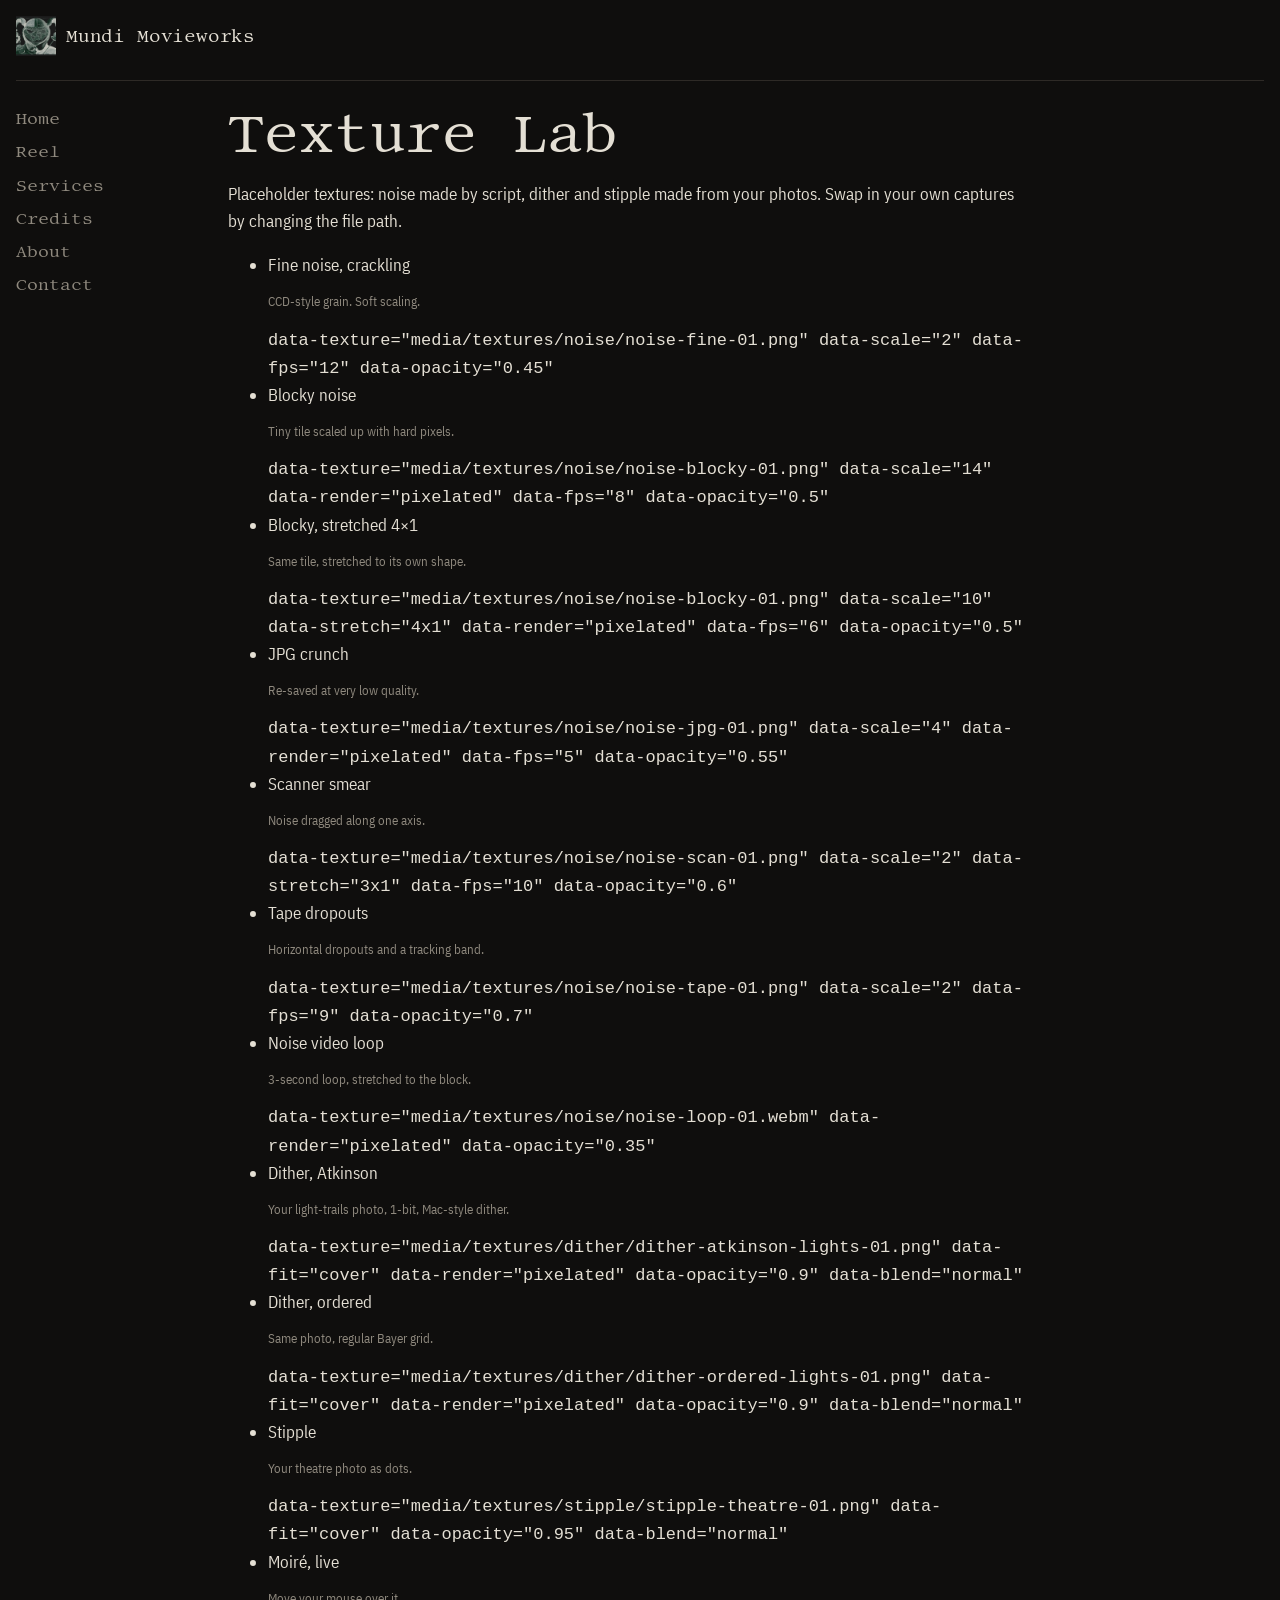
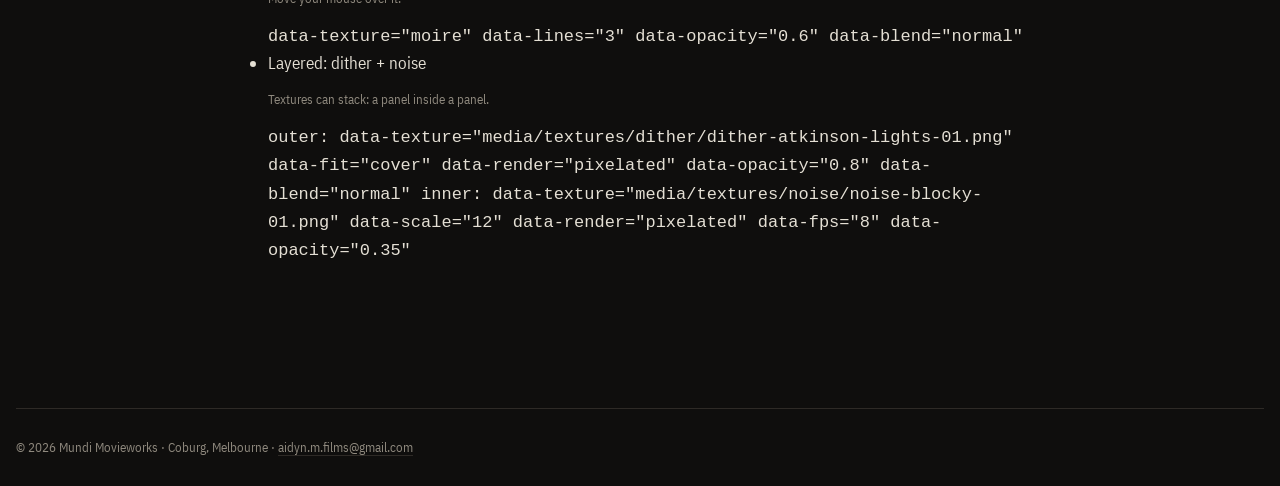
==== lab.html @ 6c175043 "Texture lab page and README" ====
<!DOCTYPE html>
<!-- TEXTURE LAB: a test page for the texture packs. Not in the menu.
     Copy any panel's data-... settings onto a block on a real page. -->
<html lang="en">
<head>
  <meta charset="utf-8">
  <meta name="viewport" content="width=device-width, initial-scale=1.0">
  <title>Texture Lab — Mundi Movieworks</title>
  <meta name="robots" content="noindex">
  <link rel="stylesheet" href="css/base.css">
  <link rel="stylesheet" href="css/theme.css">
</head>
<body data-page="lab">
  <div class="site">
    <header class="site-header" id="site-header"></header>
    <nav class="site-nav" id="site-nav" aria-label="Main menu"></nav>

    <main class="site-main">
      <h1 class="page-title">Texture Lab</h1>
      <p>Placeholder textures: noise made by script, dither and stipple made from your photos. Swap in your own captures by changing the file path.</p>

      <section class="block">
        <ul class="lab">
          <li>
            <div class="lab-panel" data-texture="media/textures/noise/noise-fine-01.png" data-scale="2" data-fps="12" data-opacity="0.45"><span>Fine noise, crackling</span></div>
            <p class="note">CCD-style grain. Soft scaling.</p>
            <code>data-texture="media/textures/noise/noise-fine-01.png" data-scale="2" data-fps="12" data-opacity="0.45"</code>
          </li>
          <li>
            <div class="lab-panel" data-texture="media/textures/noise/noise-blocky-01.png" data-scale="14" data-render="pixelated" data-fps="8" data-opacity="0.5"><span>Blocky noise</span></div>
            <p class="note">Tiny tile scaled up with hard pixels.</p>
            <code>data-texture="media/textures/noise/noise-blocky-01.png" data-scale="14" data-render="pixelated" data-fps="8" data-opacity="0.5"</code>
          </li>
          <li>
            <div class="lab-panel" data-texture="media/textures/noise/noise-blocky-01.png" data-scale="10" data-stretch="4x1" data-render="pixelated" data-fps="6" data-opacity="0.5"><span>Blocky, stretched 4×1</span></div>
            <p class="note">Same tile, stretched to its own shape.</p>
            <code>data-texture="media/textures/noise/noise-blocky-01.png" data-scale="10" data-stretch="4x1" data-render="pixelated" data-fps="6" data-opacity="0.5"</code>
          </li>
          <li>
            <div class="lab-panel" data-texture="media/textures/noise/noise-jpg-01.png" data-scale="4" data-render="pixelated" data-fps="5" data-opacity="0.55"><span>JPG crunch</span></div>
            <p class="note">Re-saved at very low quality.</p>
            <code>data-texture="media/textures/noise/noise-jpg-01.png" data-scale="4" data-render="pixelated" data-fps="5" data-opacity="0.55"</code>
          </li>
          <li>
            <div class="lab-panel" data-texture="media/textures/noise/noise-scan-01.png" data-scale="2" data-stretch="3x1" data-fps="10" data-opacity="0.6"><span>Scanner smear</span></div>
            <p class="note">Noise dragged along one axis.</p>
            <code>data-texture="media/textures/noise/noise-scan-01.png" data-scale="2" data-stretch="3x1" data-fps="10" data-opacity="0.6"</code>
          </li>
          <li>
            <div class="lab-panel" data-texture="media/textures/noise/noise-tape-01.png" data-scale="2" data-fps="9" data-opacity="0.7"><span>Tape dropouts</span></div>
            <p class="note">Horizontal dropouts and a tracking band.</p>
            <code>data-texture="media/textures/noise/noise-tape-01.png" data-scale="2" data-fps="9" data-opacity="0.7"</code>
          </li>
          <li>
            <div class="lab-panel" data-texture="media/textures/noise/noise-loop-01.webm" data-render="pixelated" data-opacity="0.35"><span>Noise video loop</span></div>
            <p class="note">3-second loop, stretched to the block.</p>
            <code>data-texture="media/textures/noise/noise-loop-01.webm" data-render="pixelated" data-opacity="0.35"</code>
          </li>
          <li>
            <div class="lab-panel" data-texture="media/textures/dither/dither-atkinson-lights-01.png" data-fit="cover" data-render="pixelated" data-opacity="0.9" data-blend="normal"><span>Dither, Atkinson</span></div>
            <p class="note">Your light-trails photo, 1-bit, Mac-style dither.</p>
            <code>data-texture="media/textures/dither/dither-atkinson-lights-01.png" data-fit="cover" data-render="pixelated" data-opacity="0.9" data-blend="normal"</code>
          </li>
          <li>
            <div class="lab-panel" data-texture="media/textures/dither/dither-ordered-lights-01.png" data-fit="cover" data-render="pixelated" data-opacity="0.9" data-blend="normal"><span>Dither, ordered</span></div>
            <p class="note">Same photo, regular Bayer grid.</p>
            <code>data-texture="media/textures/dither/dither-ordered-lights-01.png" data-fit="cover" data-render="pixelated" data-opacity="0.9" data-blend="normal"</code>
          </li>
          <li>
            <div class="lab-panel" data-texture="media/textures/stipple/stipple-theatre-01.png" data-fit="cover" data-opacity="0.95" data-blend="normal"><span>Stipple</span></div>
            <p class="note">Your theatre photo as dots.</p>
            <code>data-texture="media/textures/stipple/stipple-theatre-01.png" data-fit="cover" data-opacity="0.95" data-blend="normal"</code>
          </li>
          <li>
            <div class="lab-panel" data-texture="moire" data-lines="3" data-opacity="0.6" data-blend="normal"><span>Moiré, live</span></div>
            <p class="note">Move your mouse over it.</p>
            <code>data-texture="moire" data-lines="3" data-opacity="0.6" data-blend="normal"</code>
          </li>
          <li>
            <div class="lab-panel" data-texture="media/textures/dither/dither-atkinson-lights-01.png" data-fit="cover" data-render="pixelated" data-opacity="0.8" data-blend="normal"><div class="lab-panel" style="border:0;width:100%;height:100%" data-texture="media/textures/noise/noise-blocky-01.png" data-scale="12" data-render="pixelated" data-fps="8" data-opacity="0.35"><span>Layered: dither + noise</span></div></div>
            <p class="note">Textures can stack: a panel inside a panel.</p>
            <code>outer: data-texture="media/textures/dither/dither-atkinson-lights-01.png" data-fit="cover" data-render="pixelated" data-opacity="0.8" data-blend="normal"
inner: data-texture="media/textures/noise/noise-blocky-01.png" data-scale="12" data-render="pixelated" data-fps="8" data-opacity="0.35"</code>
          </li>
        </ul>
      </section>
    </main>

    <aside class="site-margin" aria-label="Notes"></aside>
    <footer class="site-footer" id="site-footer"></footer>
  </div>

  <script src="js/site.js"></script>
  <script src="js/textures.js"></script>
</body>
</html>
---- css/base.css ----
/* =========================================================
   base.css — LAYOUT ONLY (the bones).
   Wireframe look on purpose: grey boxes and outlines.
   Colours, fonts and decoration go in theme.css later.
   ========================================================= */

* { box-sizing: border-box; }
body { margin: 0; font-family: system-ui, sans-serif; line-height: 1.5; background: #fff; color: #111; }
img, video, iframe { max-width: 100%; display: block; }

/* ---------- 1. INTRO (home page only) ---------- */
.intro {
  min-height: 100vh;
  display: grid; place-content: center; gap: 16px;
  text-align: center;
  border-bottom: 1px dashed #999;
}
.intro-mark { width: 160px; height: 160px; margin: 0 auto; border: 1px solid #999; display: grid; place-items: center; }
.intro-title { margin: 0; font-size: clamp(2rem, 7vw, 5rem); }

/* ---------- 2. PAGE GRID ----------
   [ header  header  header ]
   [ menu    main    margin ]
   [ footer  footer  footer ]                                  */
.site {
  display: grid;
  grid-template-columns: 180px minmax(0, 1fr) 200px;
  grid-template-areas:
    "header header header"
    "nav    main   margin"
    "footer footer footer";
  gap: 0 32px;
  max-width: 1280px;
  margin: 0 auto;
  padding: 0 16px;
}
.site-header { grid-area: header; padding: 16px 0; border-bottom: 1px solid #999; }
.site-nav    { grid-area: nav;    padding: 24px 0; }
.site-main   { grid-area: main;   padding: 24px 0 80px; min-width: 0; }
.site-margin { grid-area: margin; padding: 24px 0; }
.site-footer { grid-area: footer; padding: 16px 0 40px; border-top: 1px solid #999; font-size: .85rem; }

/* Menu sticks while you scroll */
.site-nav ul { list-style: none; margin: 0; padding: 0; position: sticky; top: 16px; display: grid; gap: 6px; }
.site-nav a[aria-current="page"] { font-weight: 700; }

/* ---------- 3. BUILDING BLOCKS ---------- */

/* Any section of content */
.block { margin-bottom: 64px; }
.block-title, .page-title { margin: 0 0 16px; }

/* Log entry: date on the left, text on the right */
.log-entry {
  display: grid; grid-template-columns: 100px minmax(0, 1fr); gap: 0 16px;
  padding: 12px 0; border-top: 1px dashed #bbb;
}
.log-entry time { grid-row: span 2; font-variant-numeric: tabular-nums; }
.log-entry h3, .log-entry p { margin: 0; }

/* Scene: layers stacked on top of each other in one 16:9 frame */
.scene { margin: 0 0 32px; aspect-ratio: 16 / 9; max-width: 100%; position: relative; border: 1px solid #999; background: #eee; }
.layer {
  position: absolute; inset: 0;
  width: 100%; height: 100%; object-fit: cover;
  display: grid; place-items: center;
  font-size: .75rem; letter-spacing: .1em; color: #666;
}
/* placeholder labels sit at different heights so you can see the stack */
.layer[data-layer="background"] { align-items: start;  padding-top: 12px; }
.layer[data-layer="midground"]  { align-items: center; }
.layer[data-layer="foreground"] { align-items: end;    padding-bottom: 32px; }
.scene figcaption { position: absolute; left: 0; bottom: -24px; font-size: .75rem; color: #666; }

/* Reel player: one embedded video */
.player { aspect-ratio: 16 / 9; max-width: 100%; border: 1px solid #999; background: #eee; display: grid; place-items: center; position: relative; }
.player iframe { position: absolute; inset: 0; width: 100%; height: 100%; border: 0; }

/* Works: grid of "folders" */
.works { list-style: none; margin: 0; padding: 0; display: grid; grid-template-columns: repeat(auto-fill, minmax(150px, 1fr)); gap: 16px; }
.work a { display: grid; gap: 6px; text-decoration: none; color: inherit; }
.work-thumb { aspect-ratio: 4 / 3; border: 1px solid #999; background: #eee; display: grid; place-items: center; font-size: .75rem; color: #666; }

/* Credits */
.credits { list-style: none; margin: 0; padding: 0; }
.credit { display: grid; grid-template-columns: minmax(0, 1fr) auto; gap: 16px; padding: 10px 0; border-top: 1px dashed #bbb; }
.credit small { display: block; color: #666; }

/* Services */
.services { list-style: none; margin: 0; padding: 0; display: grid; gap: 16px; }
.service { padding: 12px 0; border-top: 1px dashed #bbb; }
.service h3, .service p { margin: 0; }

/* About: photo + text */
.profile { display: grid; grid-template-columns: minmax(140px, 35%) minmax(0, 1fr); gap: 24px; align-items: start; }
.photo { aspect-ratio: 4 / 5; border: 1px solid #999; background: #eee; display: grid; place-items: center; font-size: .75rem; color: #666; }

/* Margin bits */
.glyph { aspect-ratio: 1; border: 1px dashed #999; display: grid; place-items: center; font-size: .75rem; color: #666; margin-bottom: 16px; }
.note { font-size: .8rem; color: #666; }

/* ASCII art: keeps spacing exact */
.ascii { font-family: ui-monospace, monospace; white-space: pre; line-height: 1.1; overflow-x: auto; }

/* Images that replace placeholders */
.site-logo { display: inline-flex; align-items: center; gap: 10px; }
.site-logo-mark { width: 40px; height: 40px; object-fit: cover; }
img.intro-mark { object-fit: cover; padding: 0; }
img.photo { width: 100%; height: auto; object-fit: cover; }
.reel-video { position: absolute; inset: 0; width: 100%; height: 100%; background: #000; }

/* ---------- 4. PHONES: everything stacks into one column ---------- */
@media (max-width: 800px) {
  .site {
    grid-template-columns: minmax(0, 1fr);
    grid-template-areas: "header" "nav" "main" "footer";
  }
  .site-margin { display: none; }
  .site-nav ul { position: static; display: flex; flex-wrap: wrap; gap: 6px 16px; }
  .profile { grid-template-columns: 1fr; }
  .log-entry { grid-template-columns: 1fr; }
  .log-entry time { grid-row: auto; }
}
---- css/theme.css ----
/* =========================================================
   theme.css — THE LOOK. Dark mode.
   Layout lives in base.css; this file only changes how it looks.
   Change the tokens in section 1 to restyle the whole site.
   ========================================================= */

/* Fonts from Google Fonts.
   Libertinus Serif is included because Libertinus Mono has no IPA
   characters — it quietly fills in ʃ ə ɹ etc. in phonemic text. */
@import url("https://fonts.googleapis.com/css2?family=Libertinus+Mono&family=Libertinus+Serif:ital@0;1&family=IBM+Plex+Sans+Condensed:ital,wght@0,400;0,500;0,600;1,400&display=swap");

/* ---------- 1. TOKENS ---------- */
:root {
  color-scheme: dark;

  /* Colour */
  --bg:         #0f0e0d;  /* soot: page background */
  --bg-raised:  #181614;  /* panels, video frames, placeholders */
  --text:       #e4dfd4;  /* bone: main text */
  --muted:      #8f897e;  /* dates, captions, notes */
  --line:       #2e2a26;  /* borders */
  --line-faint: #221f1c;  /* dividers between list items */
  --accent:     #b5573c;  /* rubric red — like red ink in manuscripts. Use rarely. */

  /* Type */
  --font-display:  "Libertinus Mono", "Libertinus Serif", ui-monospace, monospace;
  --font-body:     "IBM Plex Sans Condensed", "Arial Narrow", sans-serif;
  --font-phonemic: "Libertinus Serif", Georgia, serif;

  /* Type sizes (one scale, used everywhere) */
  --size-small: .8125rem;
  --size-body:  1.0625rem;
  --size-h3:    1.25rem;
  --size-h2:    1.75rem;
  --size-h1:    clamp(2.25rem, 5vw, 3.5rem);
}

/* ---------- 2. PAGE ---------- */
body {
  background: var(--bg);
  color: var(--text);
  font-family: var(--font-body);
  font-size: var(--size-body);
  line-height: 1.6;
}
::selection { background: var(--accent); color: var(--bg); }
:focus-visible { outline: 1px solid var(--accent); outline-offset: 3px; }
html { scrollbar-color: var(--line) var(--bg); }

a { color: var(--text); text-decoration: underline; text-decoration-color: var(--line); text-underline-offset: 3px; }
a:hover { text-decoration-color: var(--accent); }

/* ---------- 3. TITLES (display font) ---------- */
h1, h2, h3,
.intro-title, .page-title, .block-title, .site-logo {
  font-family: var(--font-display);
  font-weight: 400;
  letter-spacing: -.01em;
  text-wrap: balance;
}
.intro-title, .page-title { font-size: var(--size-h1); line-height: 1.05; }
.block-title { font-size: var(--size-h2); line-height: 1.15; }
h3 { font-size: var(--size-h3); }

/* Phonemic text: switch fully to the IPA-capable serif */
[data-phonemic].is-phonemic { font-family: var(--font-phonemic); }

/* Dates and timestamps read like a log */
time { font-family: var(--font-display); color: var(--muted); font-size: var(--size-small); }

/* ---------- 4. FRAME: header, menu, footer ---------- */
.intro { border-bottom-color: var(--line); }
.intro-mark { border-color: var(--line); color: var(--muted); }

.site-header { border-bottom-color: var(--line); }
.site-logo { font-size: 1.125rem; text-decoration: none; }

.site-nav a {
  font-family: var(--font-display);
  text-decoration: none;
  color: var(--muted);
}
.site-nav a:hover { color: var(--text); }
.site-nav a[aria-current="page"] { color: var(--text); font-weight: 400; }
.site-nav a[aria-current="page"]::before { content: "› "; color: var(--accent); }

.site-footer { border-top-color: var(--line); color: var(--muted); font-size: var(--size-small); }
.site-footer a { color: var(--muted); }

/* ---------- 5. BLOCKS ---------- */
.log-entry, .credit, .service { border-top-color: var(--line-faint); }
.credit small, .note, .scene figcaption { color: var(--muted); }
.credit > span:last-child { font-family: var(--font-display); font-size: var(--size-small); color: var(--muted); }

/* Placeholders and media frames */
.scene, .player, .work-thumb, .photo, .intro-mark {
  background: var(--bg-raised);
  border-color: var(--line);
}
.layer, .work-thumb, .photo, .glyph { color: var(--muted); font-family: var(--font-display); }
.glyph { border-color: var(--line); }

.work a { text-decoration: none; }
.work-name { font-family: var(--font-display); }
.work a:hover .work-thumb { border-color: var(--accent); }

button {
  font: inherit; font-family: var(--font-display);
  color: var(--text); background: transparent;
  border: 1px solid var(--line); padding: 4px 12px; cursor: pointer;
}
button:hover { border-color: var(--accent); }

.ascii { font-family: var(--font-display); color: var(--muted); }
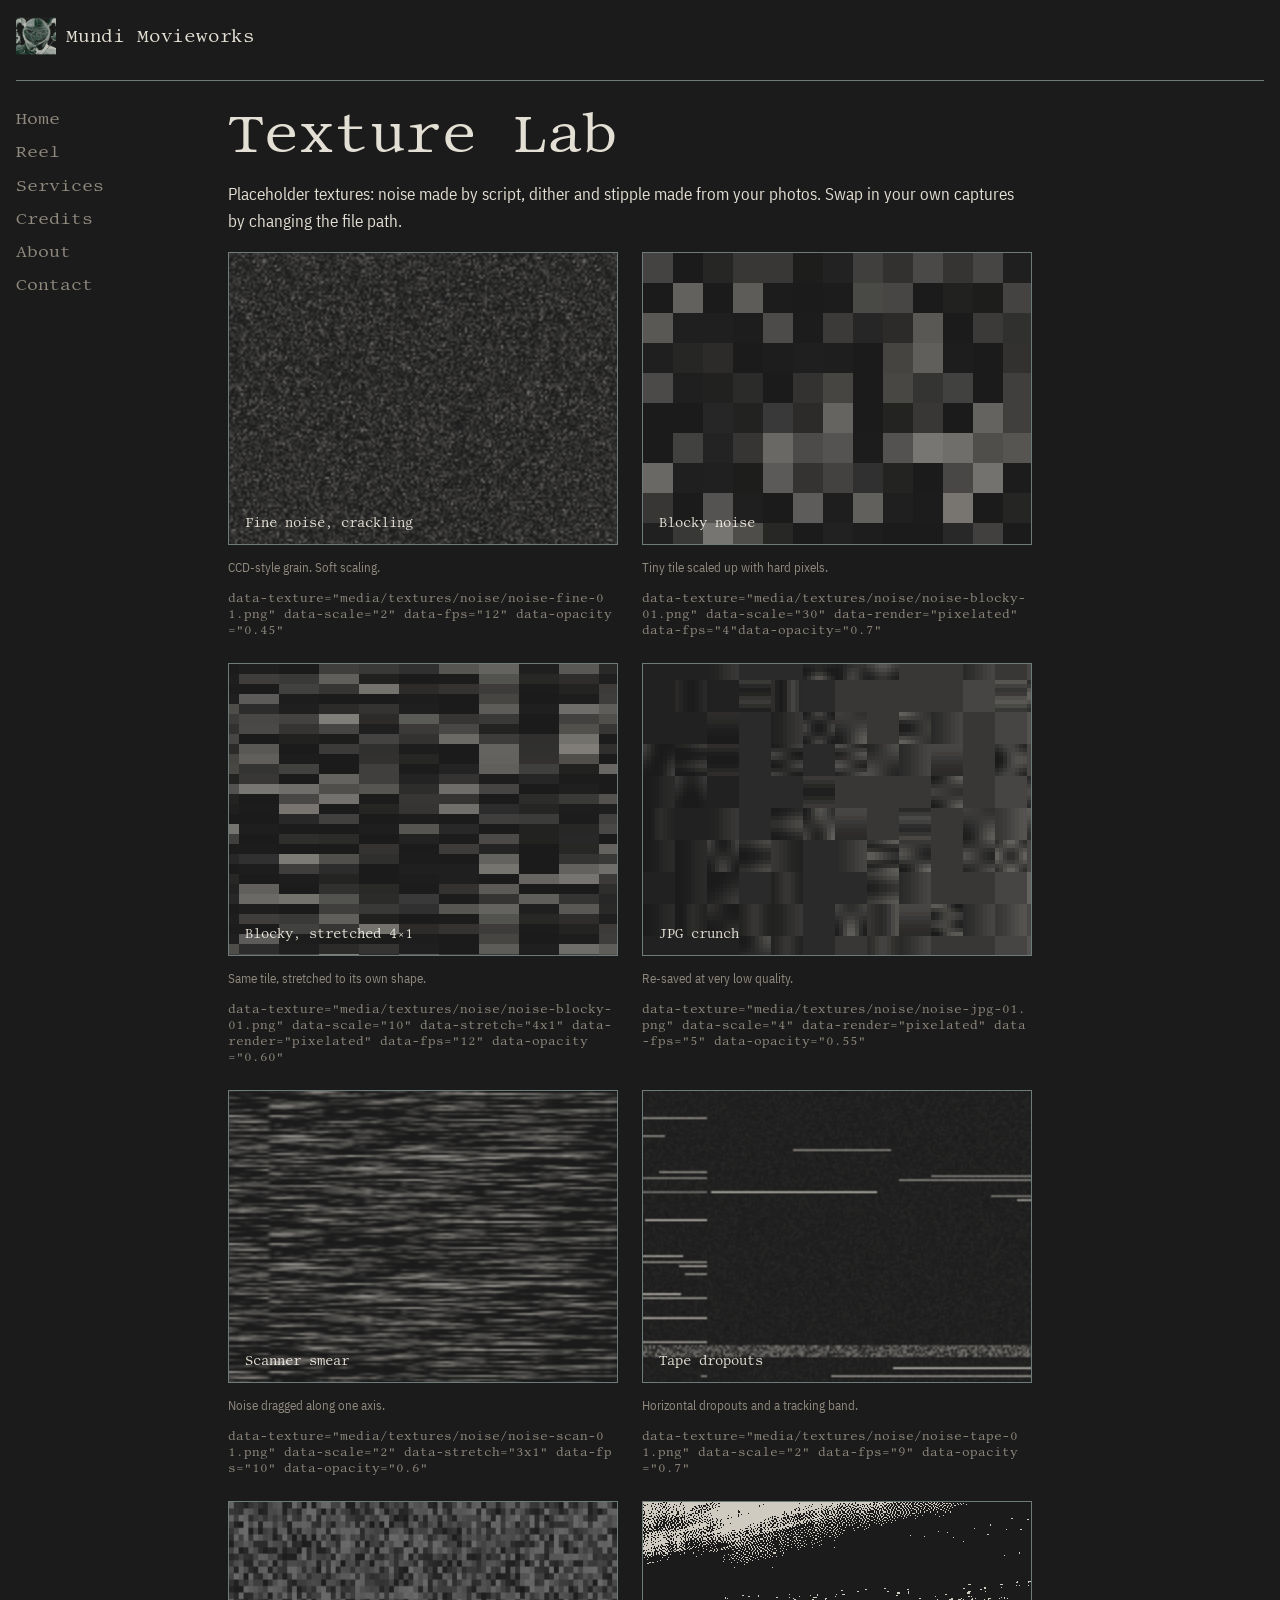
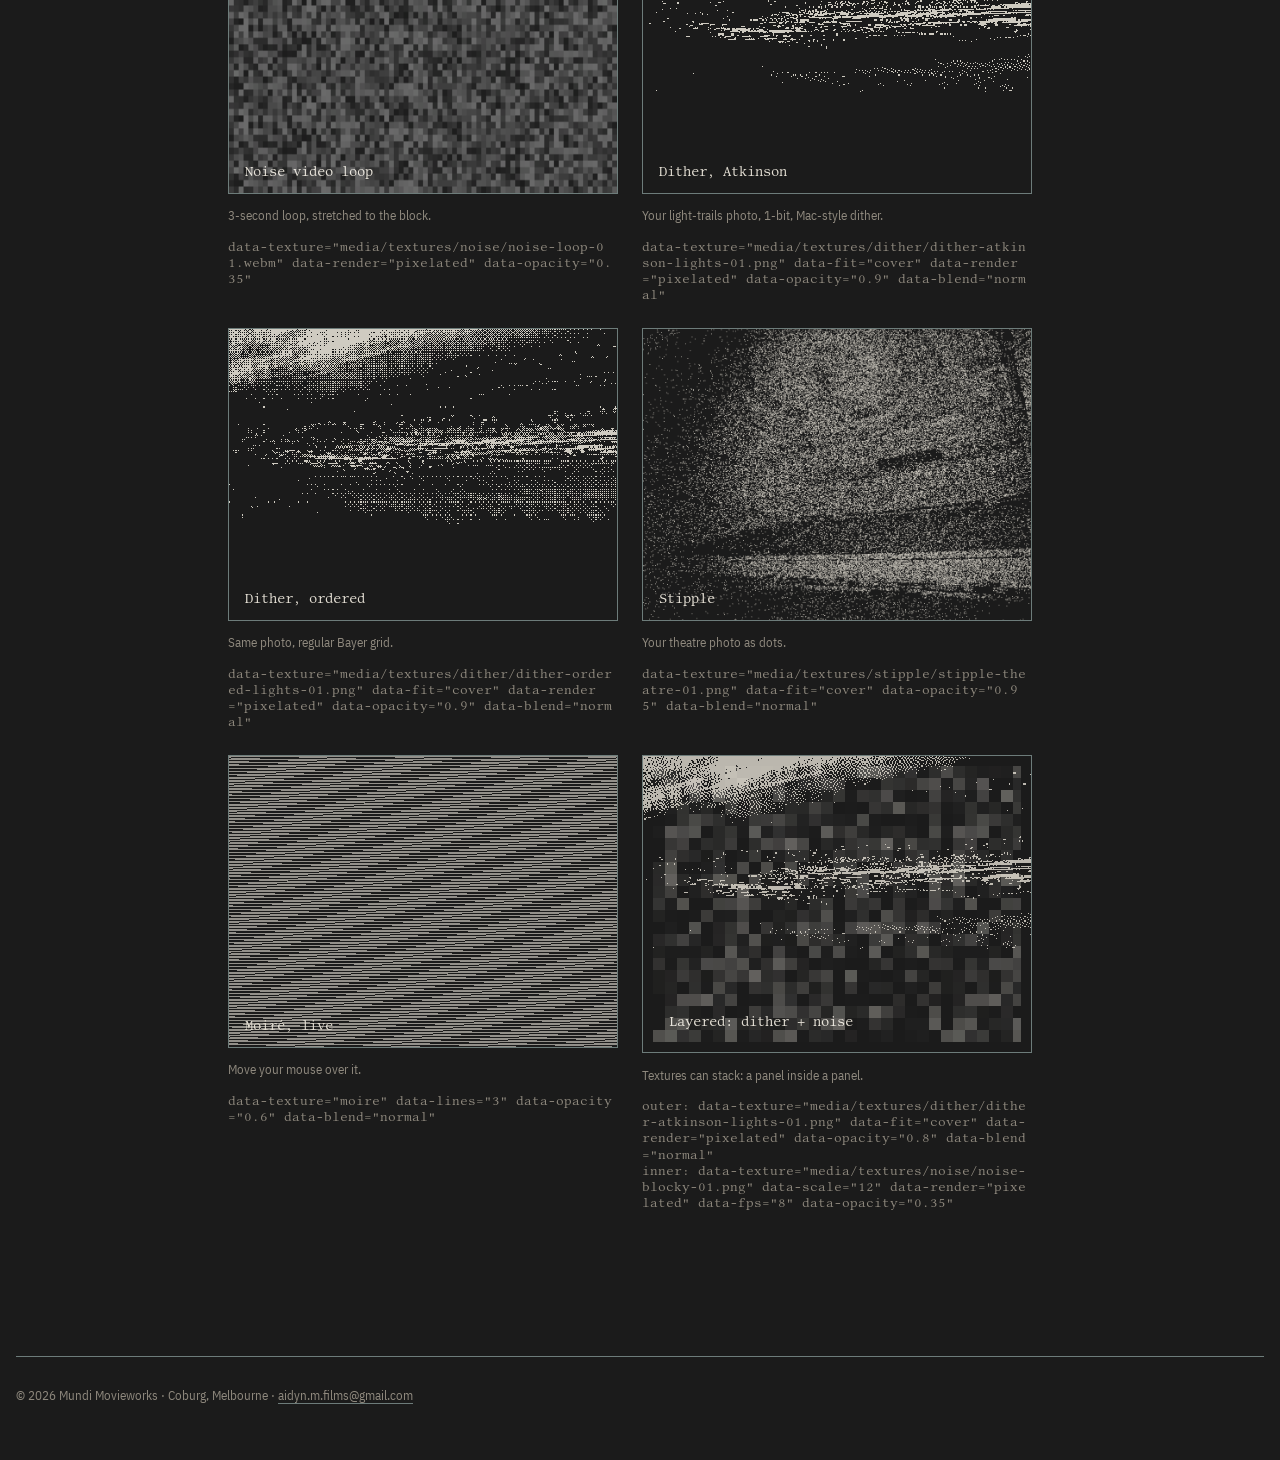
==== commit c273f921: "Site update Wed 04/11/2026 19:11" ====
--- a/lab.html
+++ b/lab.html
@@ -27,14 +27,14 @@
             <code>data-texture="media/textures/noise/noise-fine-01.png" data-scale="2" data-fps="12" data-opacity="0.45"</code>
           </li>
           <li>
-            <div class="lab-panel" data-texture="media/textures/noise/noise-blocky-01.png" data-scale="14" data-render="pixelated" data-fps="8" data-opacity="0.5"><span>Blocky noise</span></div>
+            <div class="lab-panel" data-texture="media/textures/noise/noise-blocky-01.png" data-scale="30" data-render="pixelated" data-fps="8" data-opacity="0.5"><span>Blocky noise</span></div>
             <p class="note">Tiny tile scaled up with hard pixels.</p>
-            <code>data-texture="media/textures/noise/noise-blocky-01.png" data-scale="14" data-render="pixelated" data-fps="8" data-opacity="0.5"</code>
+            <code>data-texture="media/textures/noise/noise-blocky-01.png" data-scale="30" data-render="pixelated" data-fps="4"data-opacity="0.7"</code>
           </li>
           <li>
             <div class="lab-panel" data-texture="media/textures/noise/noise-blocky-01.png" data-scale="10" data-stretch="4x1" data-render="pixelated" data-fps="6" data-opacity="0.5"><span>Blocky, stretched 4×1</span></div>
             <p class="note">Same tile, stretched to its own shape.</p>
-            <code>data-texture="media/textures/noise/noise-blocky-01.png" data-scale="10" data-stretch="4x1" data-render="pixelated" data-fps="6" data-opacity="0.5"</code>
+            <code>data-texture="media/textures/noise/noise-blocky-01.png" data-scale="10" data-stretch="4x1" data-render="pixelated" data-fps="12" data-opacity="0.60"</code>
           </li>
           <li>
             <div class="lab-panel" data-texture="media/textures/noise/noise-jpg-01.png" data-scale="4" data-render="pixelated" data-fps="5" data-opacity="0.55"><span>JPG crunch</span></div>
--- a/css/base.css
+++ b/css/base.css
@@ -109,6 +109,37 @@
 img.photo { width: 100%; height: auto; object-fit: cover; }
 .reel-video { position: absolute; inset: 0; width: 100%; height: 100%; background: #000; }
 
+
+/* ---------- TEXTURES (used by js/textures.js) ---------- */
+.has-texture { isolation: isolate; }
+.has-texture > :not(.texture-layer) { position: relative; z-index: 1; }   /* content above */
+.texture-layer { position: absolute; inset: 0; z-index: 2; pointer-events: none; overflow: hidden; }
+.texture-layer.is-under { z-index: 0; }
+.texture-layer video { width: 100%; height: 100%; object-fit: fill; display: block; }  /* fill = stretched */
+
+/* Moiré: two line grids, the second slightly turned */
+.texture-layer.is-moire i {
+  position: absolute; inset: -50%;
+  background: repeating-linear-gradient(0deg, currentColor 0 1px, transparent 1px var(--gap, 3px));
+}
+.texture-layer.is-moire i { transform: translateY(var(--pa, 0px)) scaleY(var(--sa, 1)); }
+.texture-layer.is-moire i + i {
+  /* second grid: slightly wider spacing, so the two grids beat against each other into bands */
+  background: repeating-linear-gradient(0deg, currentColor 0 1px, transparent 1px var(--gap2, 3.4px));
+  transform: translateY(var(--pb, 0px)) rotate(var(--turn, 2deg)) scale(var(--zoom, 1)) scaleY(var(--sb, 1));
+}
+
+/* Texture lab test page */
+.lab { list-style: none; margin: 0; padding: 0; display: grid; grid-template-columns: repeat(auto-fill, minmax(260px, 1fr)); gap: 24px; }
+.lab-panel { aspect-ratio: 4 / 3; border: 1px solid #999; display: grid; place-items: end start; padding: 10px; }
+.lab-panel span { font-size: .8rem; }
+.lab code { display: block; margin-top: 6px; font-size: .72rem; line-height: 1.4; white-space: pre-wrap; word-break: break-all; color: #888; }
+
+/* ---------- PIXELATE (used by js/pixelate.js) ---------- */
+.has-pixelate > :not(.pixelate-layer) { position: relative; z-index: 1; }   /* content above the image */
+.pixelate-layer { position: absolute; inset: 0; z-index: 0; pointer-events: none; }
+.pixelate-layer canvas { position: sticky; top: 0; display: block; width: 100%; height: 100vh; max-height: 100%; }
+
 /* ---------- 4. PHONES: everything stacks into one column ---------- */
 @media (max-width: 800px) {
   .site {
--- a/css/theme.css
+++ b/css/theme.css
@@ -14,13 +14,13 @@
   color-scheme: dark;
 
   /* Colour */
-  --bg:         #0f0e0d;  /* soot: page background */
+  --bg:         #1b1b1b;  /* Eerie Black: page background */
   --bg-raised:  #181614;  /* panels, video frames, placeholders */
   --text:       #e4dfd4;  /* bone: main text */
   --muted:      #8f897e;  /* dates, captions, notes */
-  --line:       #2e2a26;  /* borders */
+  --line:       #6D7C7A;  /* granite: outlines and borders */
   --line-faint: #221f1c;  /* dividers between list items */
-  --accent:     #b5573c;  /* rubric red — like red ink in manuscripts. Use rarely. */
+  --accent:     #123524;  /* phthalo green. Use rarely. */
 
   /* Type */
   --font-display:  "Libertinus Mono", "Libertinus Serif", ui-monospace, monospace;
@@ -112,3 +112,8 @@
 button:hover { border-color: var(--accent); }
 
 .ascii { font-family: var(--font-display); color: var(--muted); }
+
+/* Texture lab */
+.lab-panel { border-color: var(--line); background: var(--bg); color: var(--text); }
+.lab-panel span { font-family: var(--font-display); background: var(--bg); padding: 0 6px; }
+.lab code { color: var(--muted); font-family: var(--font-display); }
